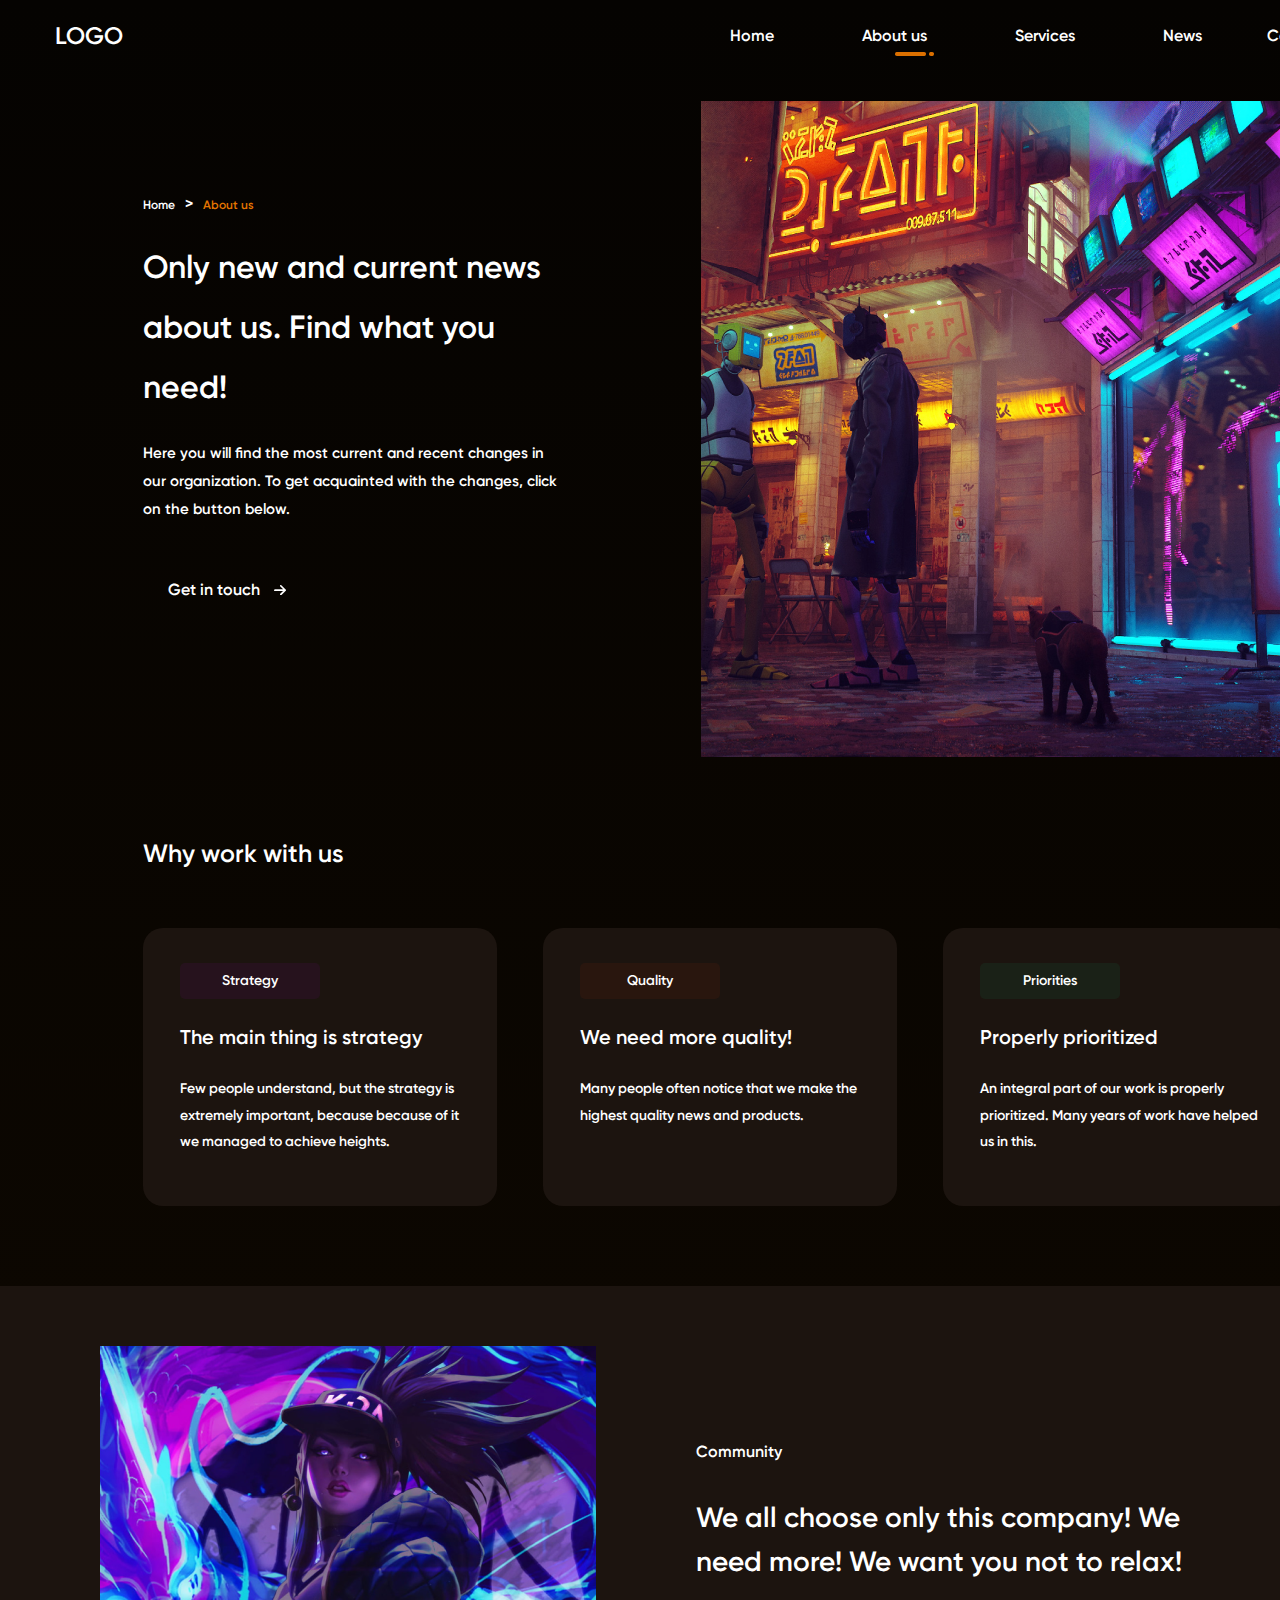
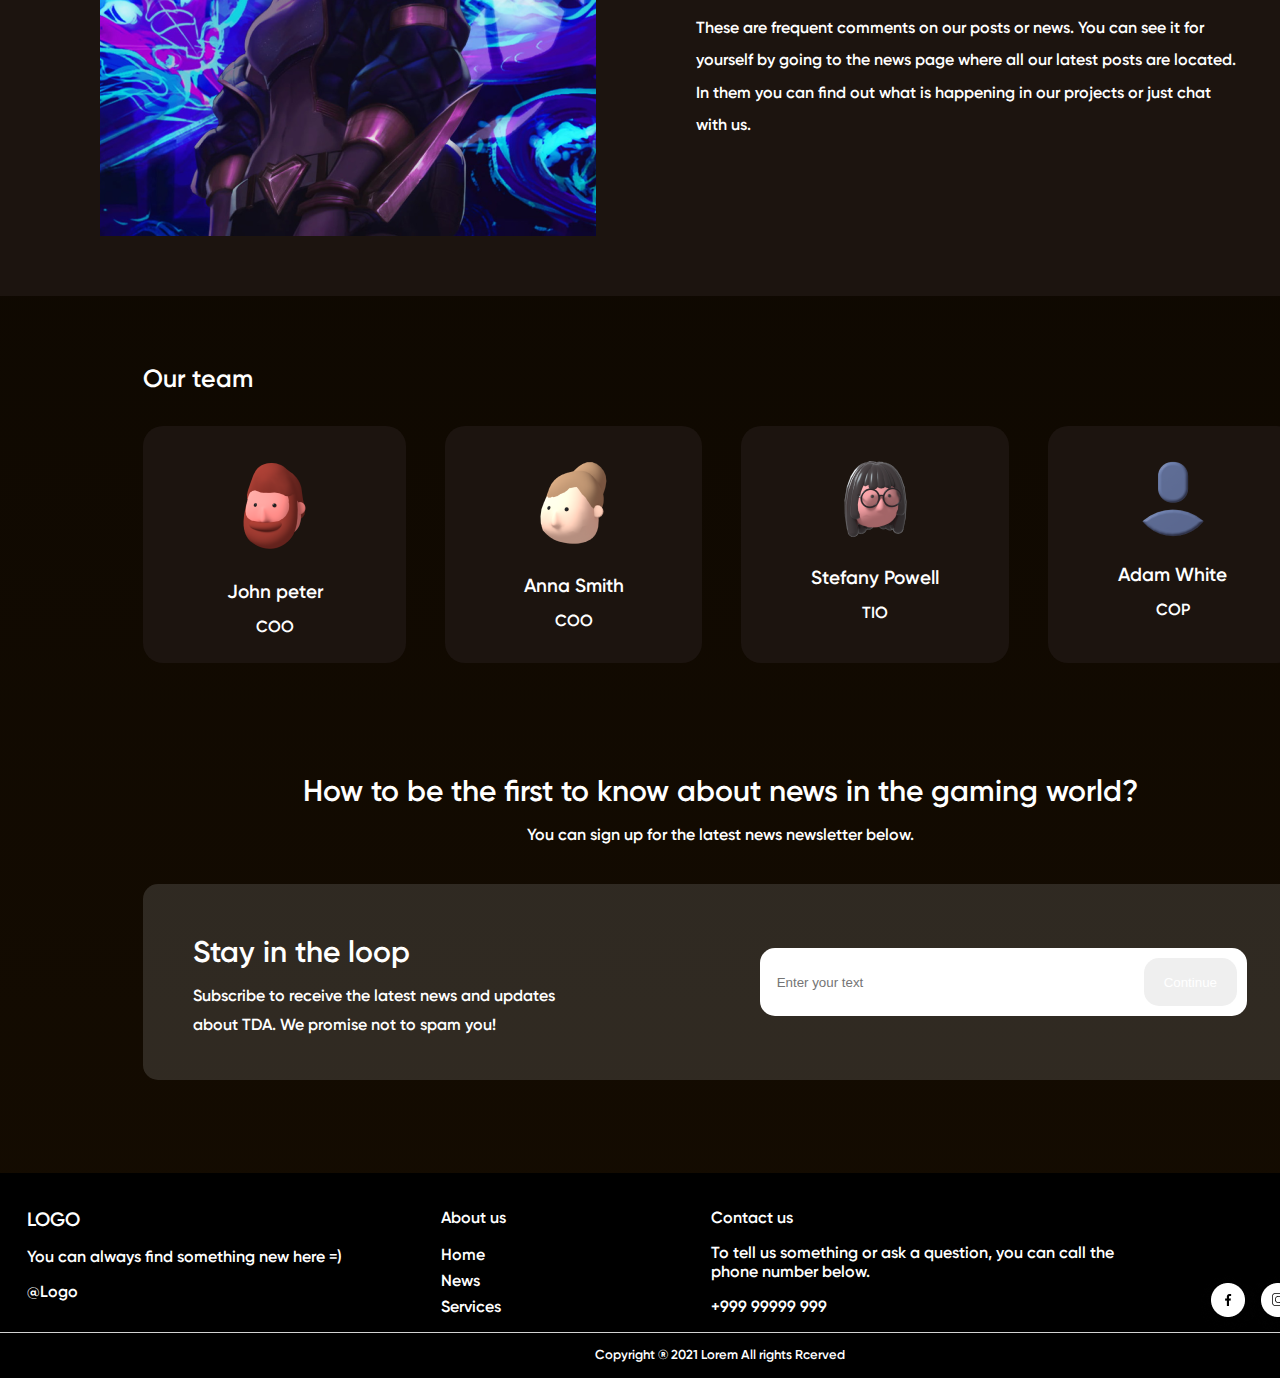
==== about_us.html @ 71d05801 "Update 1.0 - upload" ====
<!DOCTYPE html>
<html lang="en">
<head>
    <meta charset="UTF-8">
    <meta name="viewport" content="width=device-width, initial-scale=1.0">
    <meta name="description" content="The best website to find something new about games!">
    <title id="title">About us</title>
    <link rel="stylesheet" href="all_styles/all_styles.css">
    <link rel="stylesheet" href="all_styles/about_us.css">
    <script src="scripts/main_script.js"></script>
</head>
<body>
    <div>
    <!--
        Сайт состоит из пяти основных страниц:
        Home, About us, Services, News, Contact us.
        Содержание всех страниц будет только на html, css и js.
    -->

    <!--
        Создаю Header с навигационной панелью, 
        которая используется на всех страницах.
    -->
    <header>
        <nav class="header_navigation">
            <a class="header_logo" href="index.html">LOGO</a>
            <ul class="header_navigation-list">
                <li><a href="./index.html">Home</a></li>
                <li>
                    <a href="./about_us.html">About us</a>
                    <img id="header_navigation-image" src="images/Under_line.png" alt="under_line">
                </li>
                <li><a href="./services.html">Services</a></li>
                <li><a href="./news.html">News</a></li>
                <a href="./contact_us.html" class="contact_us">Contact us</a>
            </ul>
        </nav>
    </header>

    <!--
        Основное тело сайта.
    -->
    <div class="main">

        <!-- Первый блок с текстом и картинкой на почти весь экран -->
        <div class="main_firstblock">
            <div class="firstblock-content">
                <div class="firstblock-content_navigation">
                    <a href="./index.html">Home</a>
                    <p>></p>
                    <a href="./about_us.html">About us</a>
                </div>
                <h1>Only new and current news about us. Find what you need!</h1>
                <p>Here you will find the most current and recent changes in our organization. To get acquainted with the changes, click on the button below.</p>
                <div class="firstblock-content_btn">
                    <a href="#">Get in touch <img src="./images/about_us/arrow.png" alt="arrow"></a>
                </div>
            </div>
            <div class="firstblock-image">
                <img src="./images/about_us/game.png" alt="game">
            </div>
        </div>

        <!-- Блок с ответами на вопросы -->
        <div class="main_secondblock">
            <p>Why work with us</p>
            <div class="secondblock-content">
                <div class="secondblock-content_text1">
                    <p>Strategy</p>
                    <p>The main thing is strategy</p>
                    <p>Few people understand, but the strategy is extremely important, because because of it we managed to achieve heights.</p>
                </div>
                <div class="secondblock-content_text2">
                    <p>Quality</p>
                    <p>We need more quality!</p>
                    <p>Many people often notice that we make the highest quality news and products.</p>
                </div>
                <div class="secondblock-content_text3">
                    <p>Priorities</p>
                    <p>Properly prioritized</p>
                    <p>An integral part of our work is properly prioritized. Many years of work have helped us in this.</p>
                </div>
            </div>
        </div>

        <!-- Блок с картинкой девушки и текстом -->
        <div class="main_thirdblock">
            <img src="./images/about_us/girl.png" alt="girl">
            <div class="thirdblock-content">
                <p>Community</p>
                <p>We all choose only this company! We need more! We want you not to relax! </p>
                <p>These are frequent comments on our posts or news. You can see it for yourself by going to the news page where all our latest posts are located. In them you can find out what is happening in our projects or just chat with us.</p>
            </div>
        </div>

        <!-- Блок с лицами нашей команды -->
        <div class="main_fourblock">
            <p>Our team</p>
            <div class="fourblock-content">
                <div class="fourblock-content_page1">
                    <img src="./images/about_us/Bill.png" alt="Bill">
                    <p>John peter</p>
                    <p>COO</p>
                </div>
                <div class="fourblock-content_page2">
                    <img src="./images/about_us/Beverly.png" alt="Beverly">
                    <p>Anna Smith</p>
                    <p>COO</p>
                </div>
                <div class="fourblock-content_page3">
                    <img src="./images/about_us/Claudia.png" alt="Claudia">
                    <p>Stefany Powell</p>
                    <p>TIO</p>
                </div>
                <div class="fourblock-content_page4">
                    <img src="./images/about_us/Avatar.png" alt="Avatar">
                    <p>Adam White</p>
                    <p>COP</p>
                </div>
            </div>
        </div>

        <!-- Универсальный блок с рассылкой -->
        <div class="main_universalblock">
            <p class="universalblock-head">How to be the first to know about news in the gaming world?</p>
            <p class="universalblock-text">You can sign up for the latest news newsletter below.</p>
            <div class="universalblock-mailing">
                <div class="universalblock-mailing_content">
                    <p class="universalblock-mailing_head">Stay in the loop</p>
                    <p class="universalblock-mailing_text">Subscribe to receive the latest news and updates about TDA. We promise not to spam you!</p>
                </div>
                <div class="universalblock-mailing_input">
                    <input class="universalblock-mailing_inputbtn" type="text" title="Enter your text" placeholder="Enter your text">
                    <input class="universalblock-mailing_submit" type="submit" value="Continue">
                </div>
            </div>
        </div>
    </div>
    
    <!--
        Footer с различным содержанием,
        начиная от ссылок на другие страницы
        и заканчивая ссылками на соц-сети и контактный телефон. 
        Используется также на всех страницах.
    -->
    <footer>
        <div class="footer_main">
            <div class="footer_main-logo">
                <a href="./index.html">LOGO</a>
                <p>You can always find something new here =) </p>
                <p>@Logo</p>
            </div>
            <div class="footer_main-links">
                <a href="./about_us.html" style="font-weight: bold;">About us</a>
                <div class="footer_main-links--block">
                    <p><a href="./index.html">Home</a></p>
                    <p><a href="./news.html">News</a></p>
                    <p><a href="./services.html">Services</a></p>
                </div>
            </div>
            <div class="footer_main-info">
                <a href="./contact_us.html" style="font-weight: bold;">Contact us</a>
                <p>To tell us something or ask a question, you can call the phone number below.</p>
                <p>+999 99999 999</p>
            </div>
            <div class="footer_main-soc_links">
                <img src="images/soc_links.png" alt="soc_links">
            </div>
        </div>
        <div class="footer_copyright">
            <p>Copyright ® 2021 Lorem All rights Rcerved</p>
        </div>
    </footer>
</div>
</body>
</html>
---- all_styles/all_styles.css ----
@font-face {
    font-family: 'Gilroy';
    src: url(../fonts/Gilroy\ SemiBold-normal-600-100.otf);
}
html {
    background: linear-gradient(#050301 , #150C01);
    
}
body {
    width: 1440px;
    background: linear-gradient(#050301 , #150C01);
    color: white;
    font-family: sans-serif, Times, serif;
    margin: 0 auto;
    font-family: 'Gilroy';
}
/* 
Анимация перехода к начальному состоянию
*/
h1, h2, p {
    transition: all 1.0s ease;
}
h1:hover, h2:hover, p:hover {
    transition: all 0.5s;
    color: rgb(255, 189, 67);
}

/* 
Анимация смены цвета кнопок
*/
@keyframes button_color_anim {
    0% {
        background-color: rgb(226, 147, 0);
    }
    25% {
        background-color: #e27500;
    }
    50% {
        background-color: rgb(226, 147, 0);
    }
    75% {
        background-color: #e27500;
    }
    100% {
        background-color: rgb(226, 147, 0);
    }
}

/*
Основные стили для header-a
*/
.header_navigation {
    display: flex;
    justify-content: space-between;
    text-align: center;
}
.header_navigation a {
    color: white;
    text-decoration: none;
    display: block;
    align-self: center;
    white-space: nowrap; /* Текст не складывается в гармошку */
}
.header_navigation ul {
    display: flex;
    text-decoration: none;
    list-style: none;
}
.header_navigation ul li {
    margin: 0 0 0 88px;
    line-height: 12px;
    align-self: center;
}
.header_logo {
    margin: 13px 55px;
    font-size: x-large;
    font-weight: 900;
}
#header_navigation-image {
    position: absolute;
    margin-top: 10px;
}
.contact_us {
    animation: button_color_anim 4s infinite;
    padding: 10px 28px;
    margin: 0 63px 0 37px;
    border-radius: 10px;
}

/*
Основные стили для main-a
*/
.main {
    margin-left: 143px;
    margin-right: 143px;
    margin-bottom: 163px;
}

/*
Стили для универсального блока
*/
.main_universalblock {
    margin-top: 100px;
}
.universalblock-head {
    line-height: 187.5%;
    font-weight: bold;
    font-size: 30px;
    text-align: center;
    margin-bottom: 0px;
}
.universalblock-text {
    text-align: center;
    margin: 0 auto 35px auto;
    line-height: 187.5%;
    font-size: 16px;
    width: 450px;
}
.universalblock-mailing {
    z-index: -2;
    background-color: #89898940;
    border-radius: 15px;
    display: flex;
    padding: 40px 50px;
    margin-bottom: -70px;
}
.universalblock-mailing_content {
    width: 40%;
    margin-right: 20px;
}
.universalblock-mailing_head {
    line-height: 187.5%;
    font-size: 30px;
    margin: 0;
}
.universalblock-mailing_text {
    line-height: 187.5%;
    margin: 0;
}
.universalblock-mailing_input {
    margin: auto auto auto 140px;
    display: flex;
    background-color: white;
    border-radius: 15px;
    height: 48px;
    padding: 10px;
}
.universalblock-mailing_submit {
    color: white;
    padding: 0 20px;
    border: 0;
    border-radius: 15px;
    margin-left: 10px;
    animation: button_color_anim 4s infinite;
}
.universalblock-mailing_inputbtn {
    border: 0;
    background-color: #00000000;
    width: 350px;
    height: 45px;
    border-radius: 15px;
    margin: auto 5px;
}

/*
Основные стили для footer-a
*/
footer {
    background-color: black;
}
.footer_main {
    padding-top: 35px;
    display: flex;
    justify-content: space-around;
}
.footer_main-logo {
    width: 25%;
}
.footer_main-links, .footer_main-soc_links {
    width: 15%;
}
.footer_main-info {
    width: 30%;
}
.footer_main-logo a{
    color: white;
    text-decoration: none;
    font-size: larger;
    font-weight: 900;
}
.footer_main-links a{
    text-decoration: none;
    color: white;
}
.footer_main-links--block {
    margin-top: 23px;
    line-height: 10px;
}
.footer_main-info a{
    color: white;
    text-decoration: none;
}
.footer_main-soc_links img {
    position: relative;
    bottom: -65px;
}
.footer_copyright {
    border-top: 1px solid #D2D2D2;
    text-align: center;
    font-size: small;
}
.footer_copyright p {
    margin: 0;
    padding: 10px;
    line-height: 187.5%;
}
---- all_styles/about_us.css ----
/*
Первый блок с текстом и картинкой на почти весь экран
*/
.main_firstblock {
    display: flex;
    margin-top: 30px;
}
.firstblock-content {
    width: 40%;
}
.firstblock-content_navigation {
    display: flex;
    margin-top: 93px;
}
.firstblock-content_navigation>a {
    line-height: 187.5%;
    font-size: 12px;
    text-decoration: none;
}
.firstblock-content_navigation>a:first-child {
    color: white;
}
.firstblock-content_navigation>a:last-child {
    color: #E47500;
}
.firstblock-content_navigation>p {
    margin: 0 10px;
}
.firstblock-content>h1 {
    line-height: 187.5%;
    font-weight: bold;
}
.firstblock-content>p {
    line-height: 187.5%;
    font-size: 15px;
    margin-bottom: 57.5px;
}
.firstblock-content_btn>a {
    text-decoration: none;
    color: white;
    border-radius: 50px;
    padding: 15px 25px;
    margin: 20px auto;
    animation: button_color_anim 4s infinite;;
}
.firstblock-content_btn>a>img {
    margin-left: 10px;
}
.firstblock-image {
    position: relative;
    left: 143px;
}

/*
Второй блок с ответами на вопросы 
*/
.main_secondblock>p {
    font-weight: bold;
    font-size: 25px;
    line-height: 187.5%;
    margin-top: 70px;
    margin-bottom: 50px;
}
.secondblock-content {
    display: flex;
    justify-content: space-between;
}
.secondblock-content_text1, .secondblock-content_text2, .secondblock-content_text3 {
    width: 280px;
    height: 208px;
    background-color: #1C140F;
    border-radius: 20px;
    padding: 35px 37px;
}
.secondblock-content_text1 p:nth-child(1), .secondblock-content_text2 p:nth-child(1), .secondblock-content_text3 p:nth-child(1) {
    margin-top: 0;
    font-weight: bold;
    line-height: 187.5%;
    font-size: 14px;
    width: 140px;
    border-radius: 5px;
    text-align: center;
    padding: 5px 0;
}
.secondblock-content_text1>p:nth-child(1) {
    background-color: #B000DC11;
}
.secondblock-content_text2>p:nth-child(1) {
    background-color: #DC420011;
}
.secondblock-content_text3>p:nth-child(1) {
    background-color: #00DC8D11;
}
.secondblock-content_text1 p:nth-child(2), .secondblock-content_text2 p:nth-child(2), .secondblock-content_text3 p:nth-child(2) {
    font-weight: 560;
    line-height: 187.5%;
    font-size: 20px;
}
.secondblock-content_text1 p:nth-child(3), .secondblock-content_text2 p:nth-child(3), .secondblock-content_text3 p:nth-child(3) {
    line-height: 187.5%;
    font-size: 14px;
}

/*
Третий блок с картинкой девушки и текстом
*/
.main_thirdblock {
    display: flex;
    width: 1440px;
    background-color: #1C140F;
    margin-top: 80px;
    margin-left: -143px;
}
.main_thirdblock>img {
    margin: 60px 100px 60px 100px;
}
.thirdblock-content {
    padding: 134px 200px 60px 0;
}
.thirdblock-content>p:nth-child(1) {
    line-height: 202.5%;
    font-size: 16px;
}
.thirdblock-content>p:nth-child(2) {
    line-height: 157.5%;
    font-size: 28px;
    font-weight: bold;
}
.thirdblock-content>p:nth-child(3) {
    line-height: 202.5%;
    font-size: 16px;
}

/*
Четвёртый блок с лицами нашей команды
*/
.main_fourblock {
    margin-top: 60px;
}
.fourblock-content {
    display: flex;
    justify-content: space-between;
}
.main_fourblock>p {
    line-height: 180.5%;
    font-weight: bold;
    font-size: 25px;
}
.fourblock-content_page1, .fourblock-content_page2, .fourblock-content_page3, .fourblock-content_page4 {
    text-align: center;
    background-color: #1C140F;
    padding: 20px 70px;
    border-radius: 20px;
}
.fourblock-content_page1>p:nth-child(2), .fourblock-content_page2>p:nth-child(2), .fourblock-content_page3>p:nth-child(2), .fourblock-content_page4>p:nth-child(2) {
    font-weight: bold;
    font-size: 19px;
    line-height: 202.5%;
    margin: 0;
}
.fourblock-content_page1>p:nth-child(3), .fourblock-content_page2>p:nth-child(3), .fourblock-content_page3>p:nth-child(3), .fourblock-content_page4>p:nth-child(3) {
    font-size: 16px;
    font-weight: lighter;
    line-height: 202.5%;
    margin: 0;
}
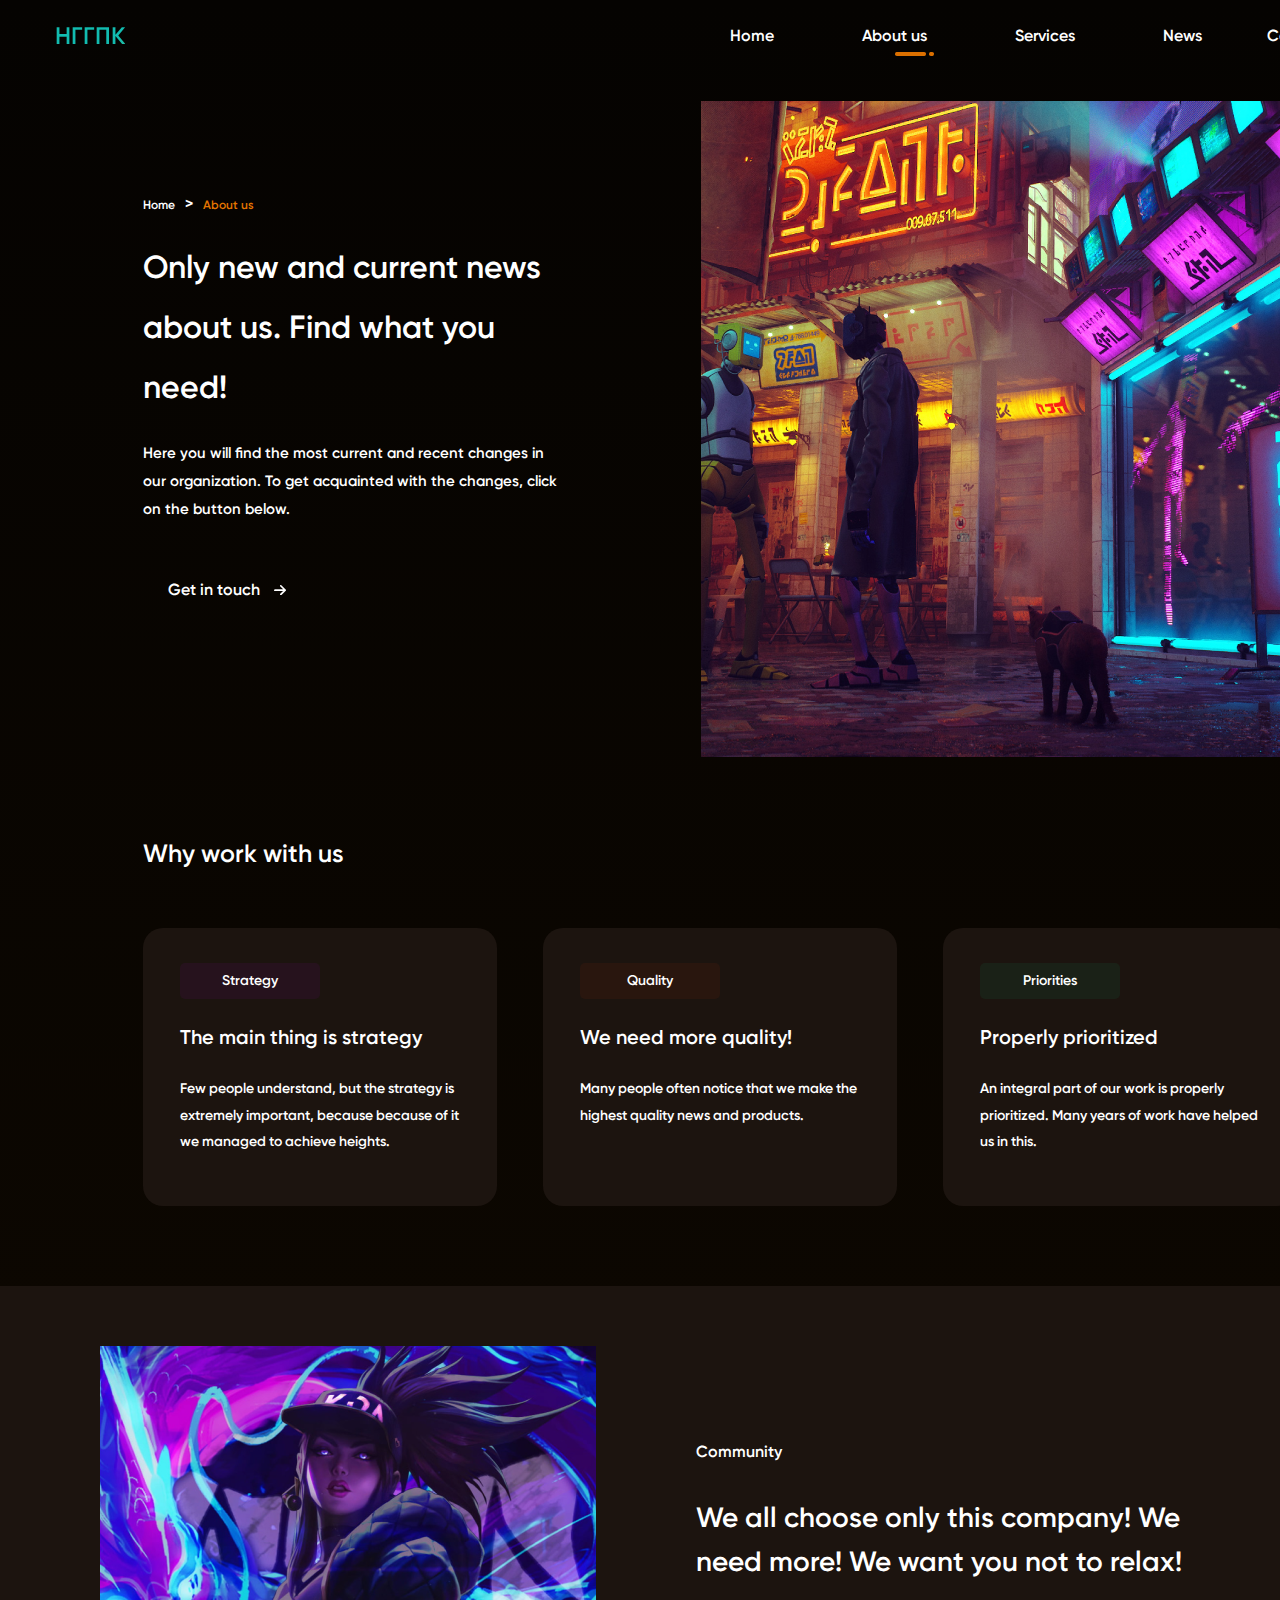
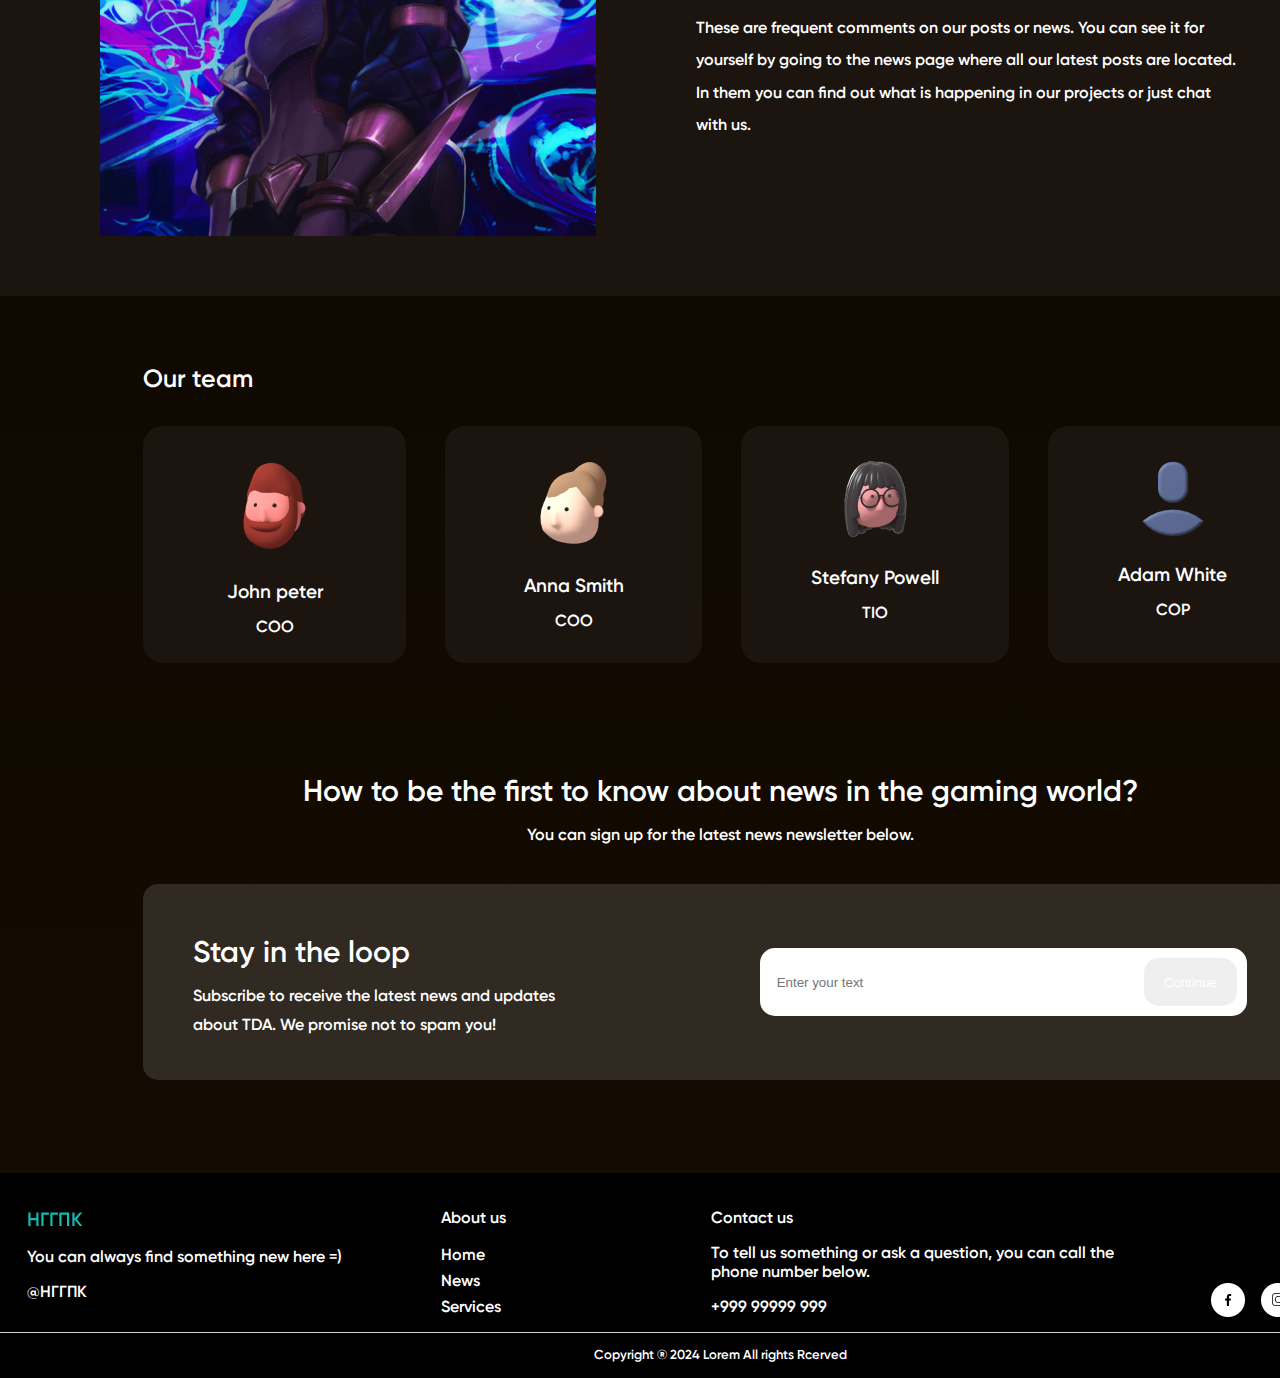
==== commit 87c01437: "Update 1.2 - New logo" ====
--- a/about_us.html
+++ b/about_us.html
@@ -23,7 +23,7 @@
     -->
     <header>
         <nav class="header_navigation">
-            <a class="header_logo" href="index.html">LOGO</a>
+            <a class="header_logo" href="index.html">НГГПК</a>
             <ul class="header_navigation-list">
                 <li><a href="./index.html">Home</a></li>
                 <li>
@@ -146,9 +146,9 @@
     <footer>
         <div class="footer_main">
             <div class="footer_main-logo">
-                <a href="./index.html">LOGO</a>
+                <a href="./index.html">НГГПК</a>
                 <p>You can always find something new here =) </p>
-                <p>@Logo</p>
+                <p>@НГГПК</p>
             </div>
             <div class="footer_main-links">
                 <a href="./about_us.html" style="font-weight: bold;">About us</a>
@@ -168,7 +168,7 @@
             </div>
         </div>
         <div class="footer_copyright">
-            <p>Copyright ® 2021 Lorem All rights Rcerved</p>
+            <p>Copyright ® 2024 Lorem All rights Rcerved</p>
         </div>
     </footer>
 </div>
--- a/all_styles/all_styles.css
+++ b/all_styles/all_styles.css
@@ -45,6 +45,21 @@
         background-color: rgb(226, 147, 0);
     }
 }
+/* 
+Анимация для ЛОГО
+*/
+@keyframes anim_text {
+    0% {
+        background-position: 0% 50%;
+    }
+    50% {
+        background-position: 100% 50%;
+    }
+    100% {
+        background-position: 0% 50%;
+      }
+}
+
 
 /*
 Основные стили для header-a
@@ -75,7 +90,13 @@
     margin: 13px 55px;
     font-size: x-large;
     font-weight: 900;
-}
+    display: inline-block;
+    background: linear-gradient(135deg, #12BCB0 20%, #FABE0E 70%);
+    background-clip: text;
+    -webkit-text-fill-color: transparent;
+    background-size: 400% 400%;
+	animation: anim_text 5s ease infinite;
+  }
 #header_navigation-image {
     position: absolute;
     margin-top: 10px;
@@ -183,8 +204,12 @@
     width: 30%;
 }
 .footer_main-logo a{
-    color: white;
-    text-decoration: none;
+    display: inline-block;
+    background: linear-gradient(135deg, #12BCB0 20%, #FABE0E 70%);
+    background-clip: text;
+    -webkit-text-fill-color: transparent;
+    background-size: 400% 400%;
+	animation: anim_text 5s ease infinite;
     font-size: larger;
     font-weight: 900;
 }
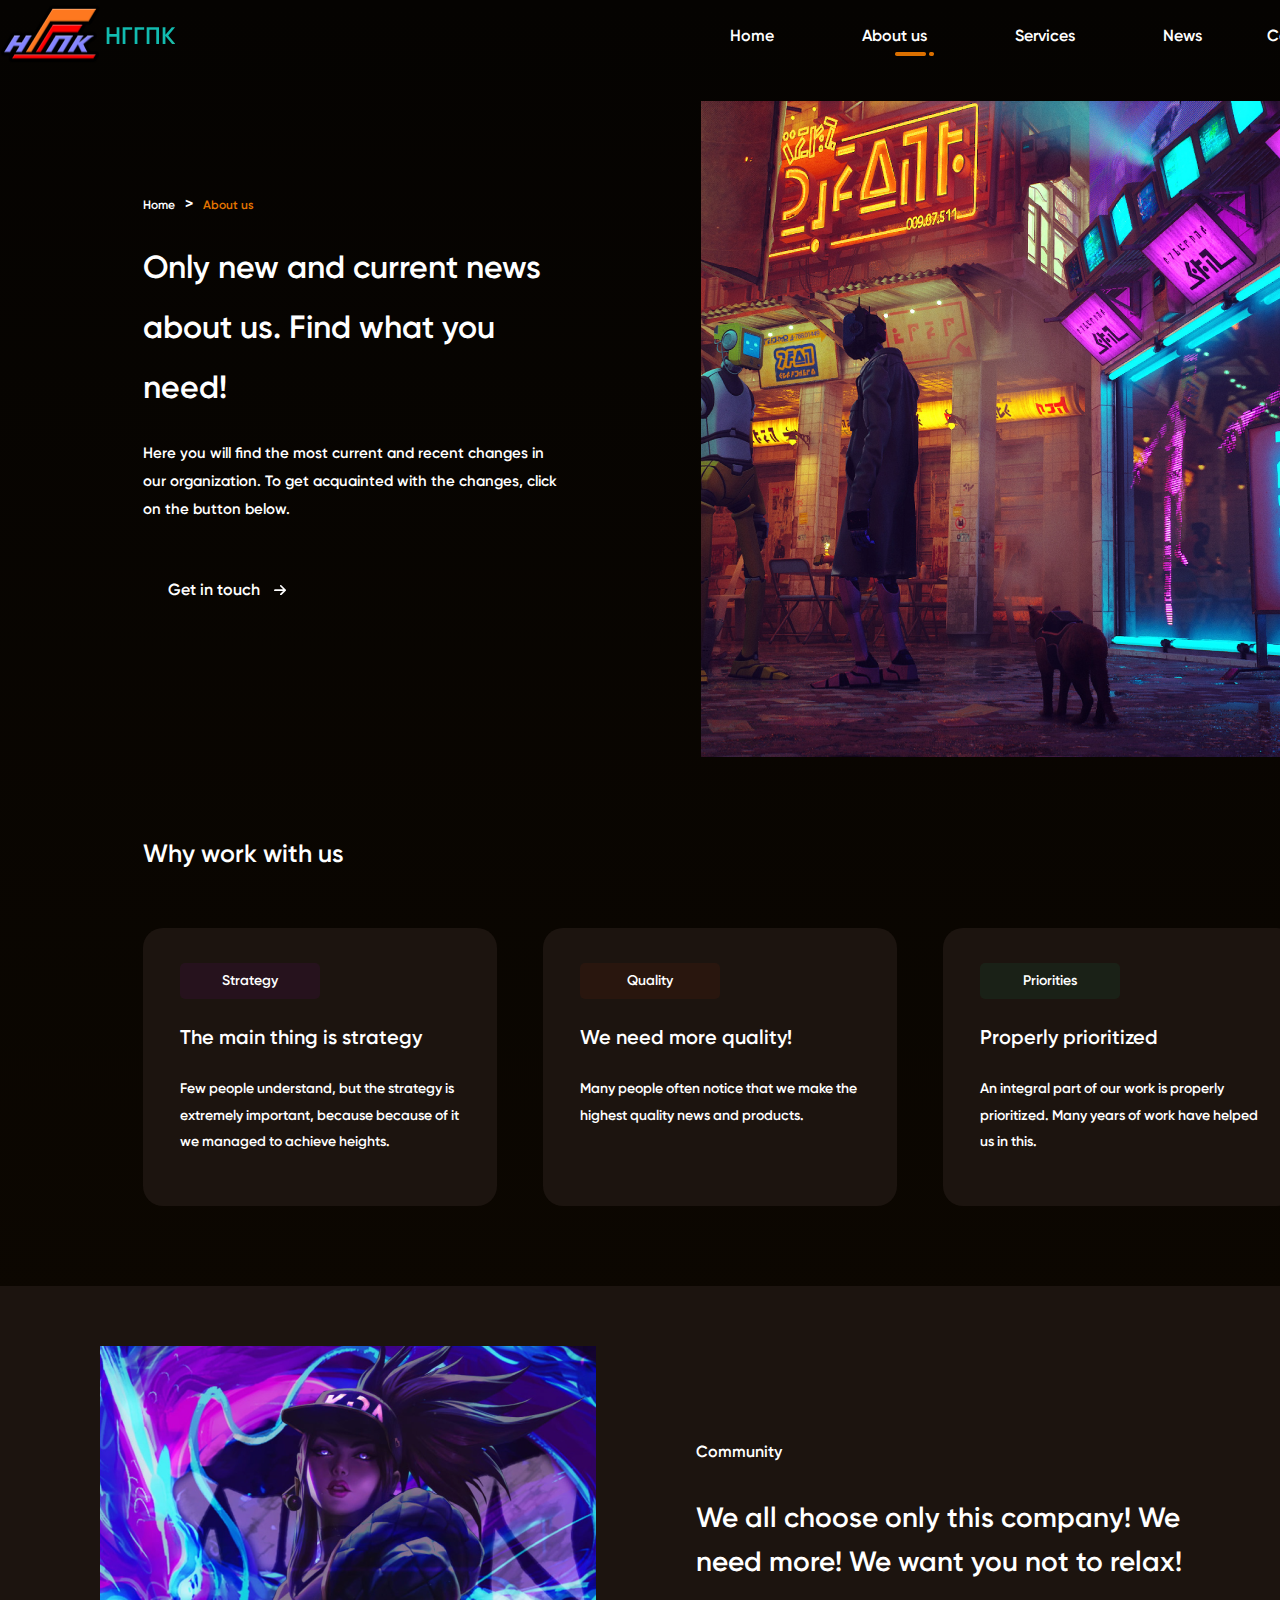
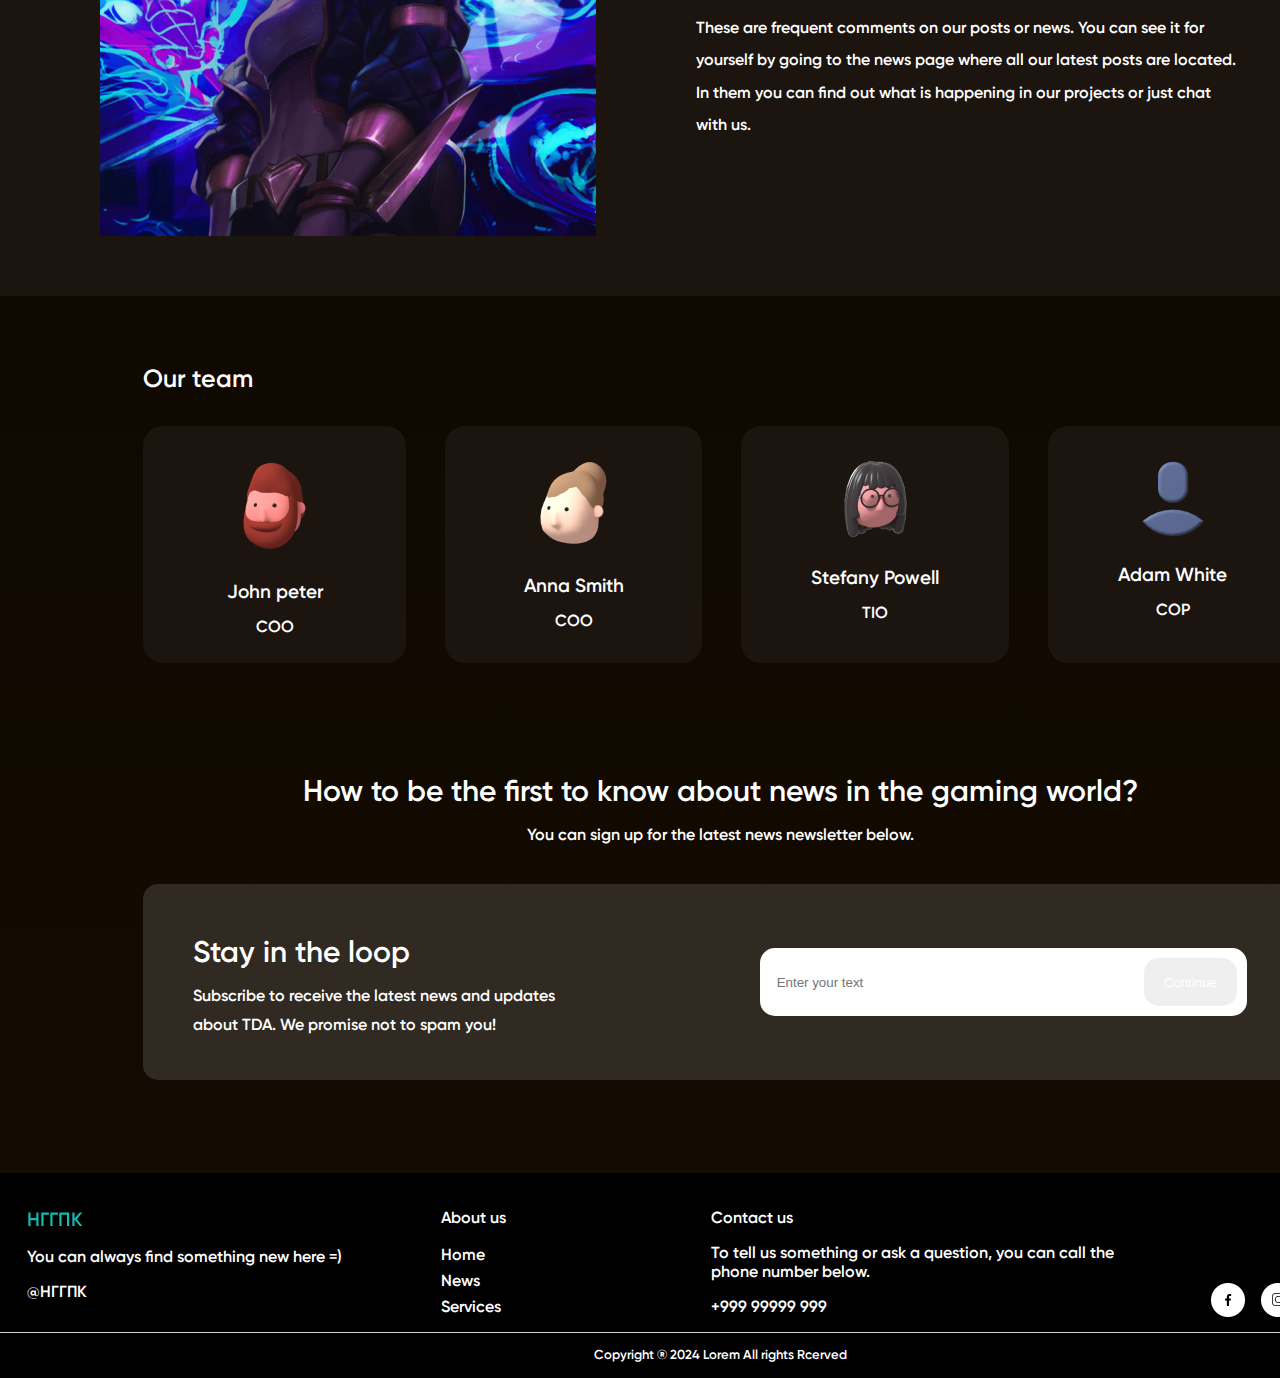
==== commit 0ff0b748: "Update 1.3 - Add logo-photo" ====
--- a/about_us.html
+++ b/about_us.html
@@ -23,7 +23,10 @@
     -->
     <header>
         <nav class="header_navigation">
-            <a class="header_logo" href="index.html">НГГПК</a>
+            <div class="header-logo">
+                <a href="./index.html"><img src="./images/Logo.png" alt="Logo"></a>
+                <a class="header_logo" href="./index.html">НГГПК</a>
+            </div>
             <ul class="header_navigation-list">
                 <li><a href="./index.html">Home</a></li>
                 <li>
--- a/all_styles/all_styles.css
+++ b/all_styles/all_styles.css
@@ -75,6 +75,14 @@
     display: block;
     align-self: center;
     white-space: nowrap; /* Текст не складывается в гармошку */
+}
+.header-logo {
+    display: flex;
+}
+.header-logo>a>img {
+    width: 100px;
+    height: 60px;
+    margin: auto -50px auto auto;
 }
 .header_navigation ul {
     display: flex;
@@ -96,7 +104,7 @@
     -webkit-text-fill-color: transparent;
     background-size: 400% 400%;
 	animation: anim_text 5s ease infinite;
-  }
+}
 #header_navigation-image {
     position: absolute;
     margin-top: 10px;
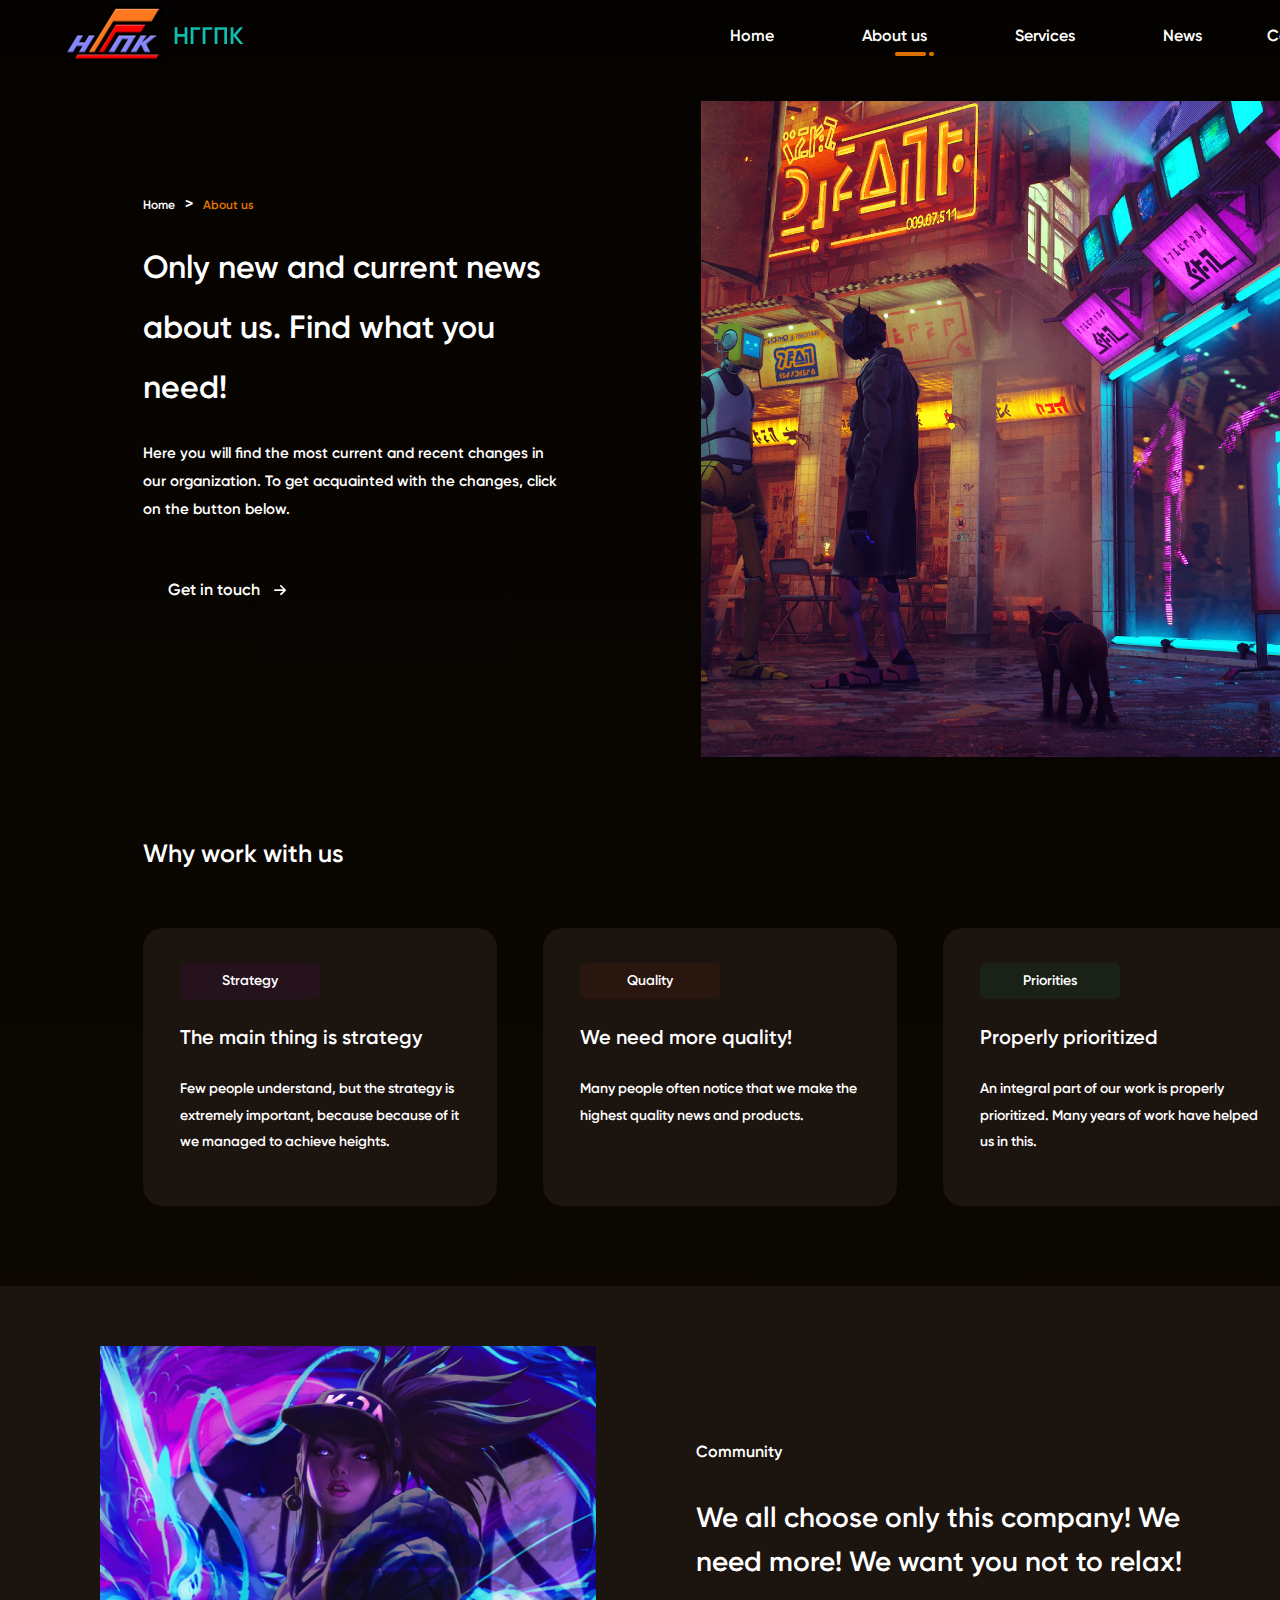
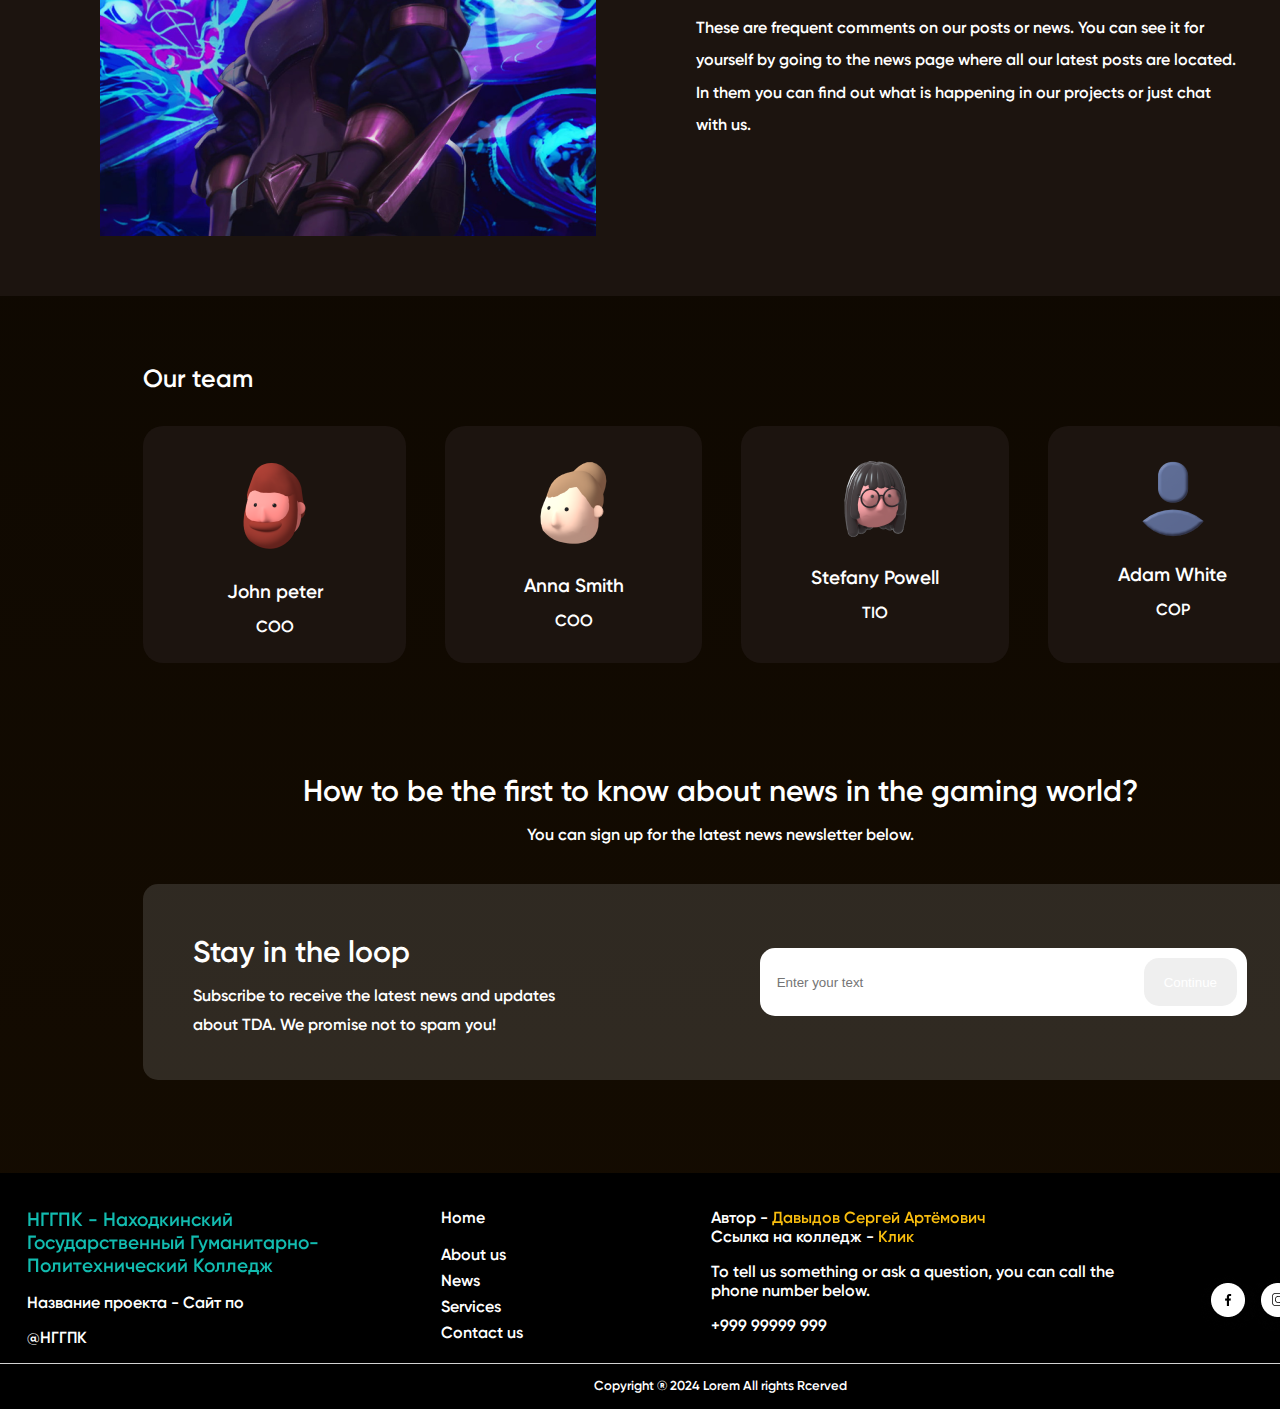
==== commit 6df94673: "Update 1.4 - Footer upgrade" ====
--- a/about_us.html
+++ b/about_us.html
@@ -149,25 +149,28 @@
     <footer>
         <div class="footer_main">
             <div class="footer_main-logo">
-                <a href="./index.html">НГГПК</a>
-                <p>You can always find something new here =) </p>
+                <a href="./index.html">НГГПК - Находкинский Государственный Гуманитарно-Политехнический Колледж</a>
+                <p>Название проекта - <span>Сайт по </span></p>
                 <p>@НГГПК</p>
             </div>
             <div class="footer_main-links">
-                <a href="./about_us.html" style="font-weight: bold;">About us</a>
+                <a href="./index.html" style="font-weight: bold;">Home</a>
                 <div class="footer_main-links--block">
-                    <p><a href="./index.html">Home</a></p>
+                    <p><a href="./about_us.html">About us </a></p>
                     <p><a href="./news.html">News</a></p>
                     <p><a href="./services.html">Services</a></p>
+                    <p><a href="./contact_us.html">Contact us</a></p>
                 </div>
             </div>
             <div class="footer_main-info">
-                <a href="./contact_us.html" style="font-weight: bold;">Contact us</a>
+                <a href="https://vk.com/wengot" style="font-weight: bold;">Автор - <span>Давыдов Сергей Артёмович</span></a>
+                <br>
+                <a href="https://www.nggpc.ru/index.php">Ссылка на колледж - <span>Клик</span></a>
                 <p>To tell us something or ask a question, you can call the phone number below.</p>
                 <p>+999 99999 999</p>
             </div>
             <div class="footer_main-soc_links">
-                <img src="images/soc_links.png" alt="soc_links">
+                <a href="https://vk.com/wengot"><img src="images/soc_links.png" alt="soc_links"></a>
             </div>
         </div>
         <div class="footer_copyright">
--- a/all_styles/all_styles.css
+++ b/all_styles/all_styles.css
@@ -78,11 +78,12 @@
 }
 .header-logo {
     display: flex;
+    margin-left: 63px;
 }
 .header-logo>a>img {
     width: 100px;
     height: 60px;
-    margin: auto -50px auto auto;
+    margin: auto 0;
 }
 .header_navigation ul {
     display: flex;
@@ -95,7 +96,7 @@
     align-self: center;
 }
 .header_logo {
-    margin: 13px 55px;
+    margin: 13px 10px;
     font-size: x-large;
     font-weight: 900;
     display: inline-block;
@@ -219,7 +220,6 @@
     background-size: 400% 400%;
 	animation: anim_text 5s ease infinite;
     font-size: larger;
-    font-weight: 900;
 }
 .footer_main-links a{
     text-decoration: none;
@@ -233,6 +233,14 @@
     color: white;
     text-decoration: none;
 }
+.footer_main-info > a > span{
+    display: inline-block;
+    background: linear-gradient(to left, #12BCB0 20%, #FABE0E 70%);
+    background-clip: text;
+    -webkit-text-fill-color: transparent;
+    background-size: 400% 400%;
+	animation: anim_text 5s ease infinite;
+}
 .footer_main-soc_links img {
     position: relative;
     bottom: -65px;
